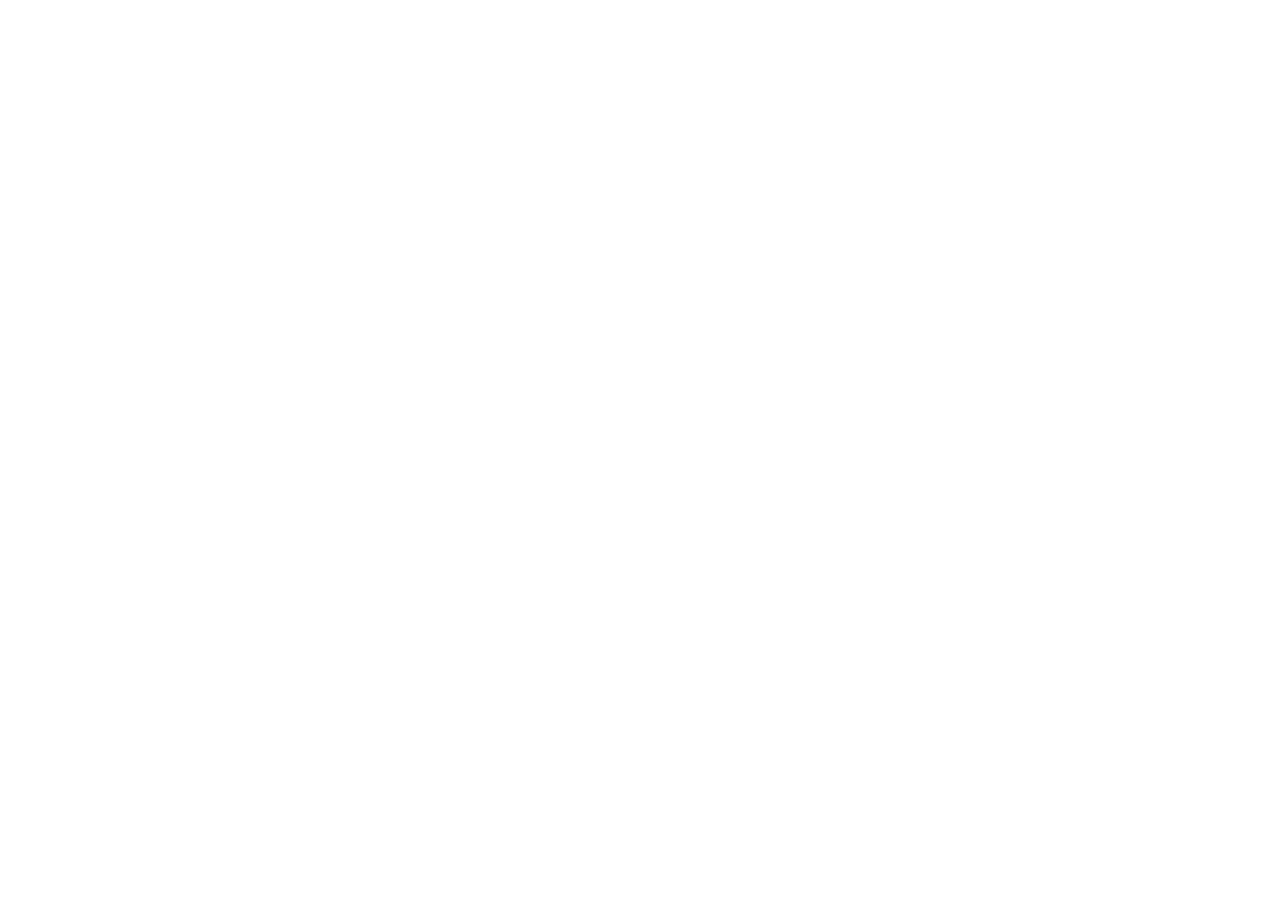
==== Formação-Front-Udemy/4_TRIBUTO/index.html @ b1efc8d3 "Adicionando as aulas 90 para baixo" ====
<!DOCTYPE html>
<html lang="pt-br">
<head>
    <meta charset="UTF-8">
    <meta name="viewport" content="width=device-width, initial-scale=1.0">
    <link rel="stylesheet" href="css/style.css">
    <title>Página de tributo: God of war Ragnarok</title>
</head>
<body>
    
</body>
</html>
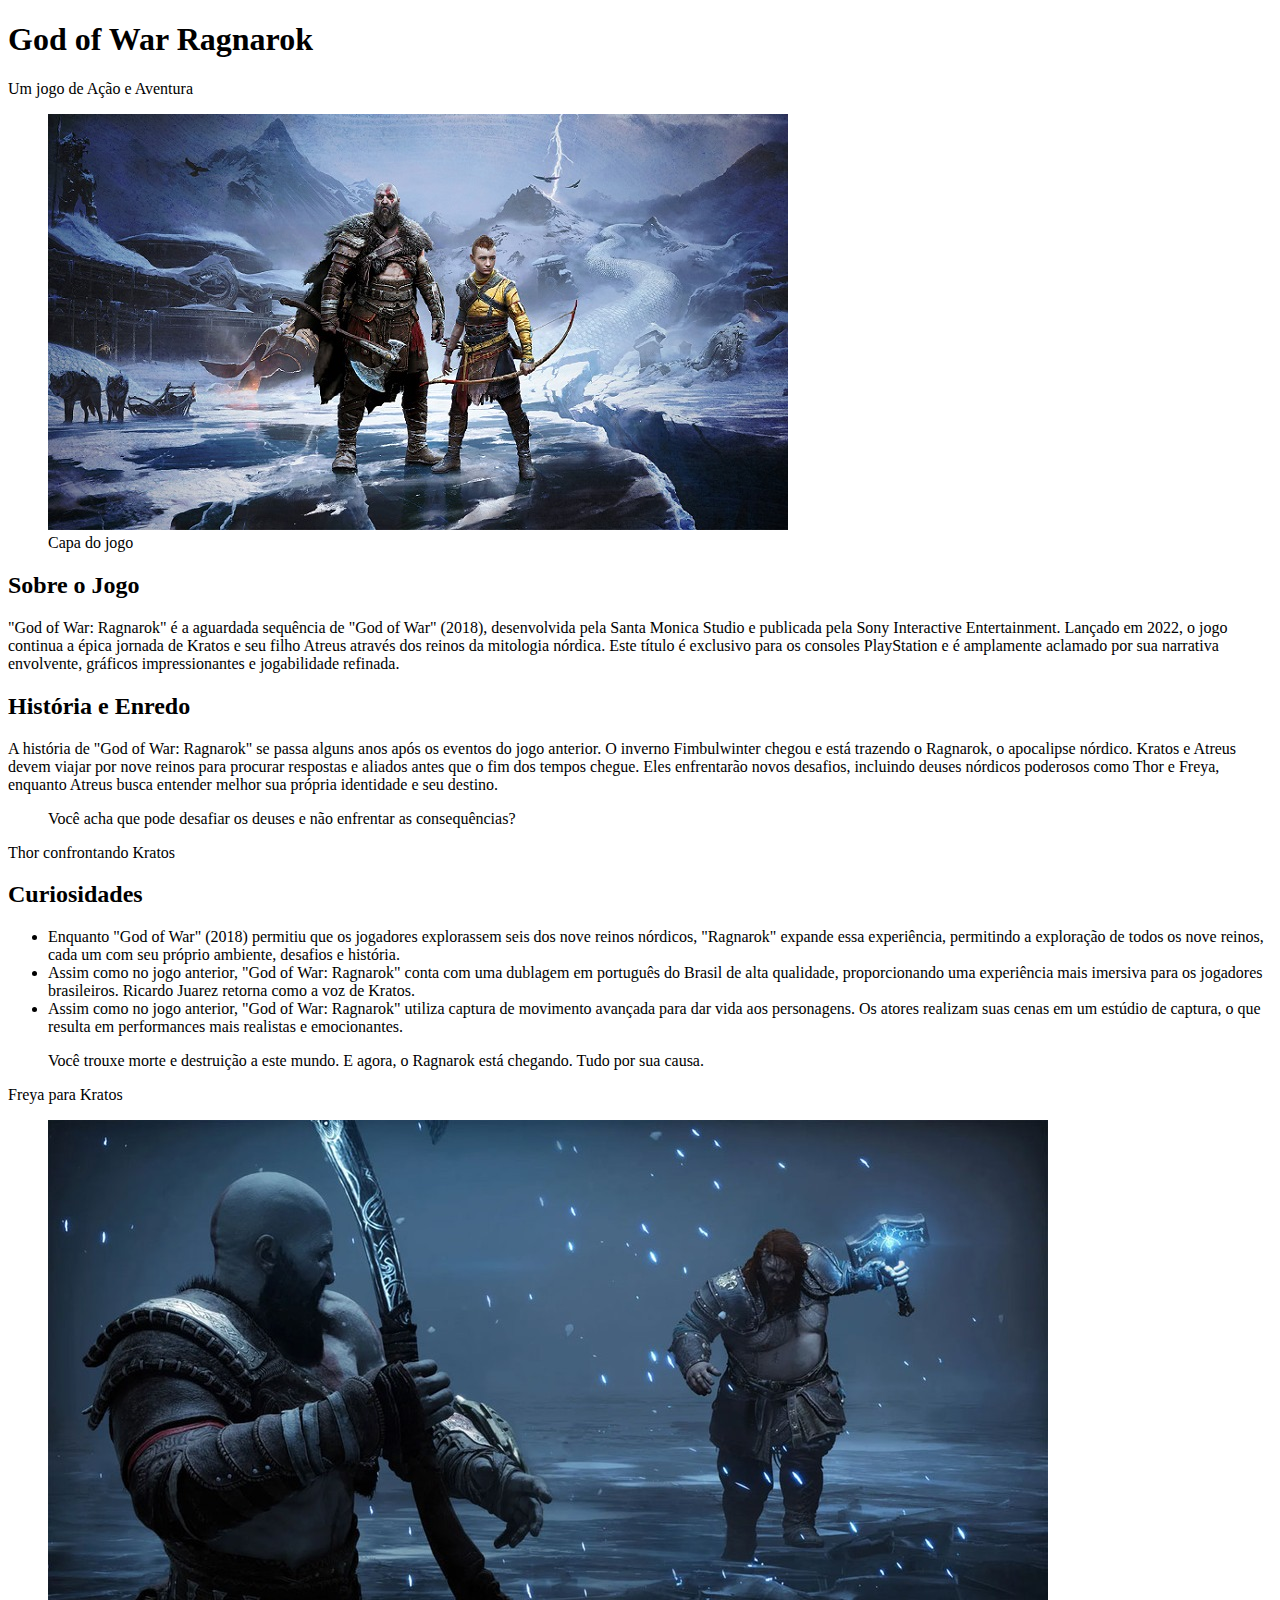
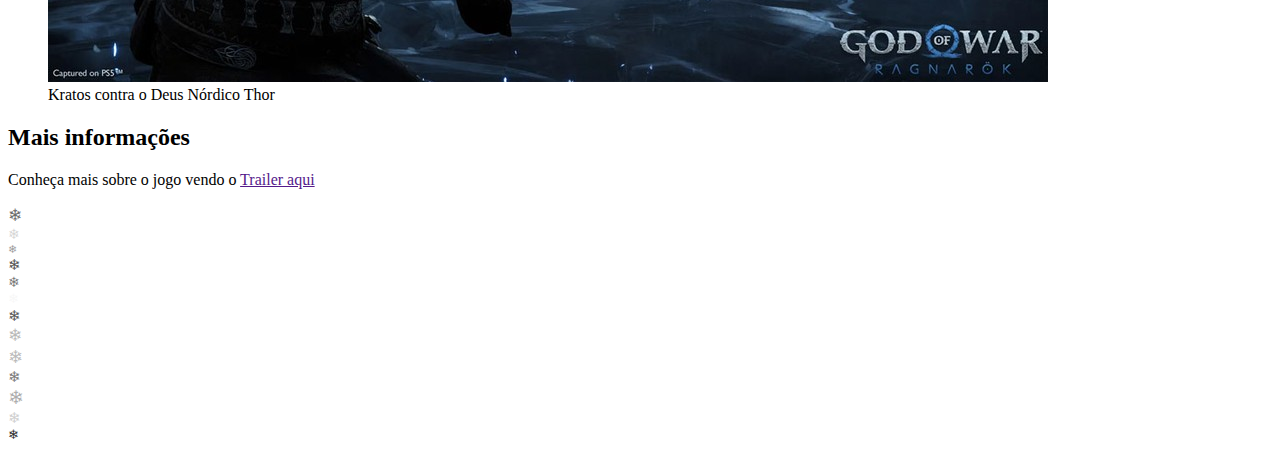
==== commit 97e06737: "Adicionando a página de tributo ao GOWR" ====
--- a/Formação-Front-Udemy/4_TRIBUTO/index.html
+++ b/Formação-Front-Udemy/4_TRIBUTO/index.html
@@ -1,12 +1,107 @@
 <!DOCTYPE html>
 <html lang="pt-br">
+
 <head>
     <meta charset="UTF-8">
     <meta name="viewport" content="width=device-width, initial-scale=1.0">
     <link rel="stylesheet" href="css/style.css">
     <title>Página de tributo: God of war Ragnarok</title>
+    
 </head>
+
 <body>
-    
+    <div class="conatiner">
+        <!-- Cabeçalho -->
+        <div class="header">
+            <h1 class="title">God of War Ragnarok</h1>
+            <span class="subTitle">Um jogo de Ação e Aventura</span>
+        </div>
+
+        <!-- Imagem de Destaque -->
+        <div class="img">
+            <figure>
+                <img src="img/GOWR.jpeg" alt="Kratos e seu filho">
+                <figcaption>Capa do jogo</figcaption>
+            </figure>
+        </div>
+        <!-- Biografia -->
+        <div class="biography">
+            <h2>Sobre o Jogo</h2>
+            <p>"God of War: Ragnarok" é a aguardada sequência de "God of War" (2018), desenvolvida pela Santa Monica
+                Studio e publicada pela Sony Interactive Entertainment. Lançado em 2022, o jogo continua a épica jornada
+                de Kratos e seu filho Atreus através dos reinos da mitologia nórdica. Este título é exclusivo para os
+                consoles PlayStation e é amplamente aclamado por sua narrativa envolvente, gráficos impressionantes e
+                jogabilidade refinada.</p>
+            <h2>História e Enredo</h2>
+            <p>A história de "God of War: Ragnarok" se passa alguns anos após os eventos do jogo anterior. O inverno
+                Fimbulwinter chegou e está trazendo o Ragnarok, o apocalipse nórdico. Kratos e Atreus devem viajar por
+                nove reinos para procurar respostas e aliados antes que o fim dos tempos chegue. Eles enfrentarão novos
+                desafios, incluindo deuses nórdicos poderosos como Thor e Freya, enquanto Atreus busca entender melhor
+                sua própria identidade e seu destino.</p>
+        </div>
+        <!-- Container de citação -->
+        <div class="quotes">
+            <blockquote>
+                Você acha que pode desafiar os deuses e não enfrentar as consequências?
+            </blockquote>
+            <p>Thor confrontando Kratos</p>
+        </div>
+        <!-- Curiosidades -->
+        <div class="curiosities">
+            <h2>Curiosidades</h2>
+            <ul>
+                <li>Enquanto "God of War" (2018) permitiu que os jogadores explorassem seis dos nove reinos nórdicos,
+                    "Ragnarok" expande essa experiência, permitindo a exploração de todos os nove reinos, cada um com
+                    seu próprio ambiente, desafios e história.</li>
+                <li>Assim como no jogo anterior, "God of War: Ragnarok" conta com uma dublagem em português do Brasil de
+                    alta qualidade, proporcionando uma experiência mais imersiva para os jogadores brasileiros. Ricardo
+                    Juarez retorna como a voz de Kratos.</li>
+                <li>Assim como no jogo anterior, "God of War: Ragnarok" utiliza captura de movimento avançada para dar
+                    vida aos personagens. Os atores realizam suas cenas em um estúdio de captura, o que resulta em
+                    performances mais realistas e emocionantes.</li>
+            </ul>
+        </div>
+        <!-- Segunda Citação -->
+        <div class="quates">
+            <blockquote>
+                Você trouxe morte e destruição a este mundo. E agora, o Ragnarok está chegando. Tudo por sua causa.
+            </blockquote>
+            <p>Freya para Kratos</p>
+        </div>
+        <!-- Segunda imagem -->
+        <div class="imgBold">
+            <figure>
+                <img src="img/KratosVSThor.jpeg" alt="Kratos VS Thor">
+                <figcaption>Kratos contra o Deus Nórdico Thor</figcaption>
+            </figure>
+        </div>
+        <!-- Mais informações -->
+        <div class="moreInfo">
+            <h2>Mais informações</h2>
+            <p>Conheça mais sobre o jogo vendo o <a href="">Trailer aqui</a></p>
+        </div>
+    </div>
+    <script>
+        document.addEventListener('DOMContentLoaded', function () {
+            const createSnowflake = () => {
+                const snowflake = document.createElement('div');
+                snowflake.className = 'snowflake';
+                snowflake.innerHTML = '❄'; // Caracter de neve
+                snowflake.style.left = `${Math.random() * window.innerWidth}px`;
+                snowflake.style.animationDuration = `${Math.random() * 5 + 5}s`; // Duração aleatória entre 5s e 10s
+                snowflake.style.opacity = Math.random();
+                snowflake.style.fontSize = `${Math.random() * 10 + 10}px`;
+
+                document.body.appendChild(snowflake);
+
+                setTimeout(() => {
+                    snowflake.remove();
+                }, 15000); // Duração máxima da animação
+            };
+
+            setInterval(createSnowflake, 50); // Intervalo menor para mais flocos de neve
+        });
+    </script>
 </body>
+
 </html>--- a/Formação-Front-Udemy/4_TRIBUTO/css/style.css
+++ b/Formação-Front-Udemy/4_TRIBUTO/css/style.css
@@ -0,0 +1,27 @@
+/*
+Estilos para o efeito de neve 
+body {
+    margin: 0;
+    padding: 0;
+    overflow: hidden;
+    background: #000;
+}
+
+.snowflake {
+    position: absolute;
+    top: -10px;
+    color: #fff;
+    /* Cor da neve 
+    font-size: 1em;
+    user-select: none;
+    z-index: 1000;
+    pointer-events: none;
+    animation: fall linear infinite;
+}
+
+@keyframes fall {
+    to {
+        transform: translateY(100vh);
+    }
+}
+    */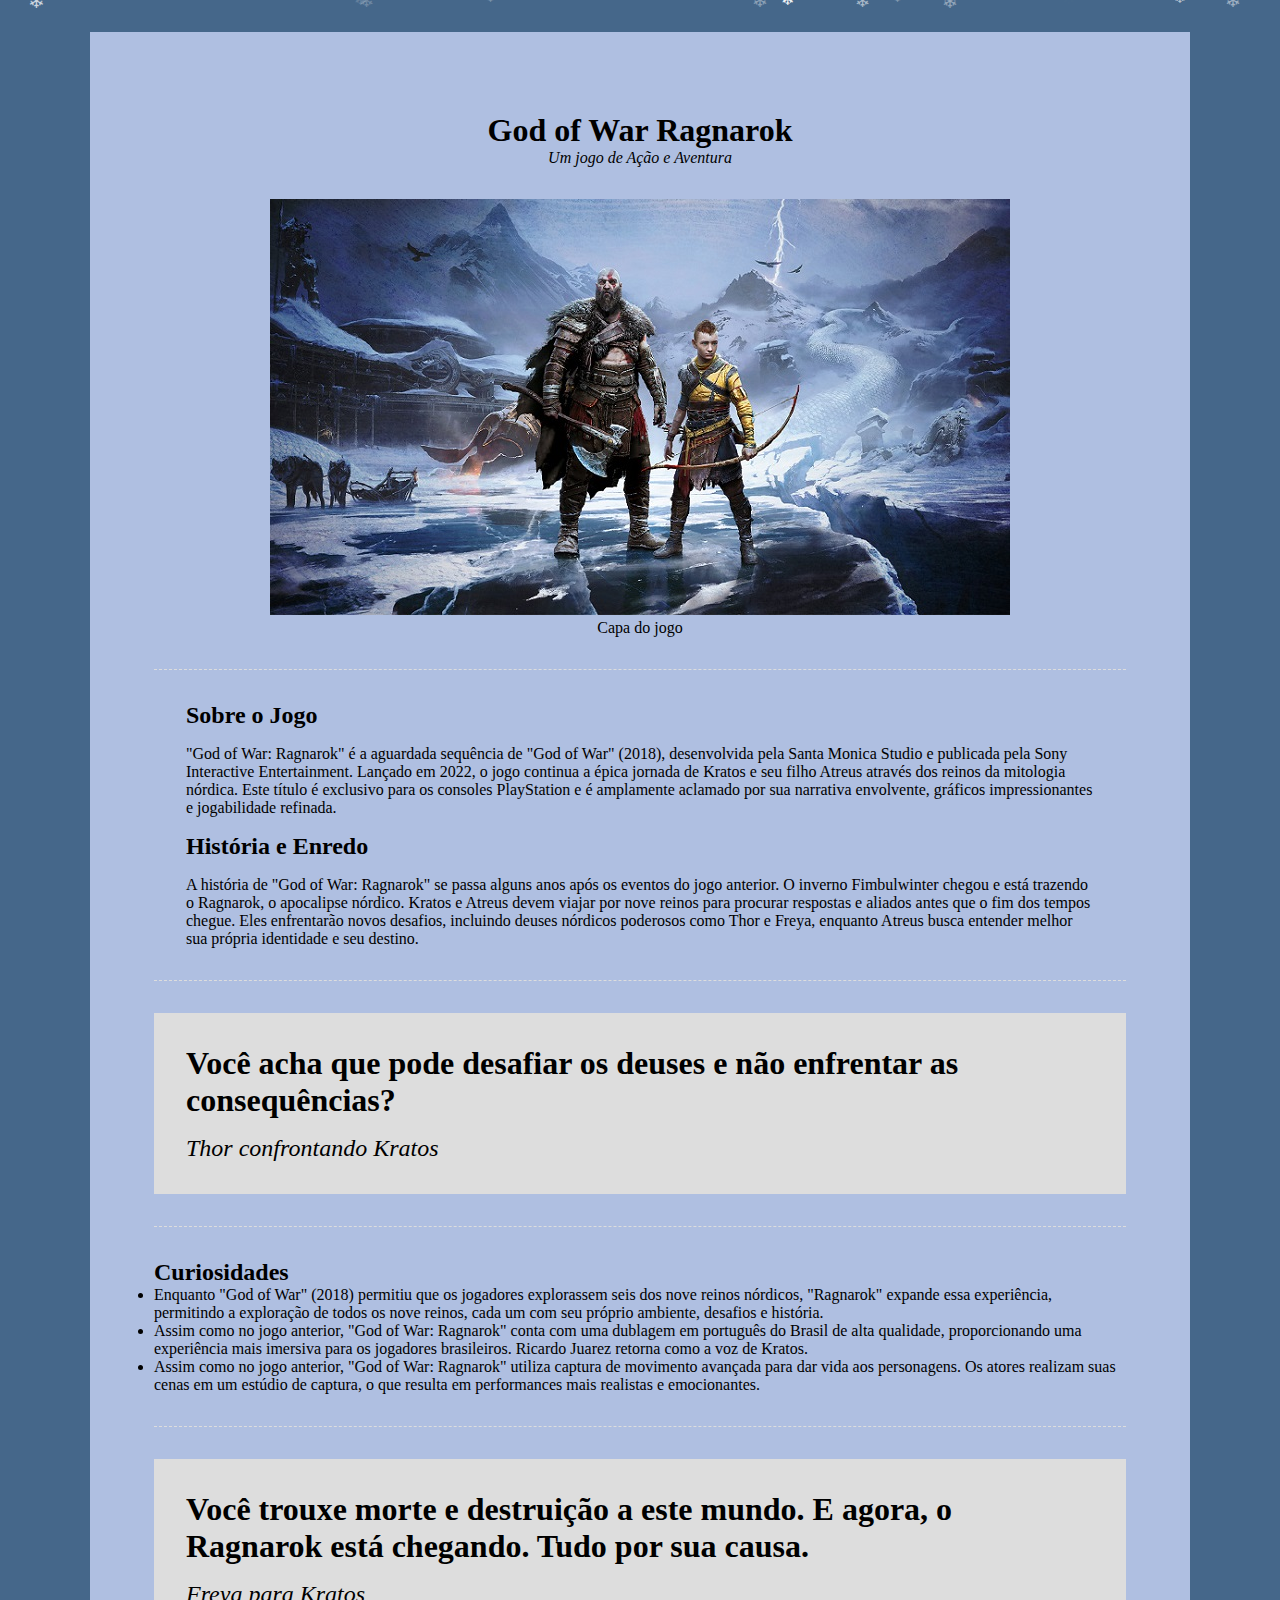
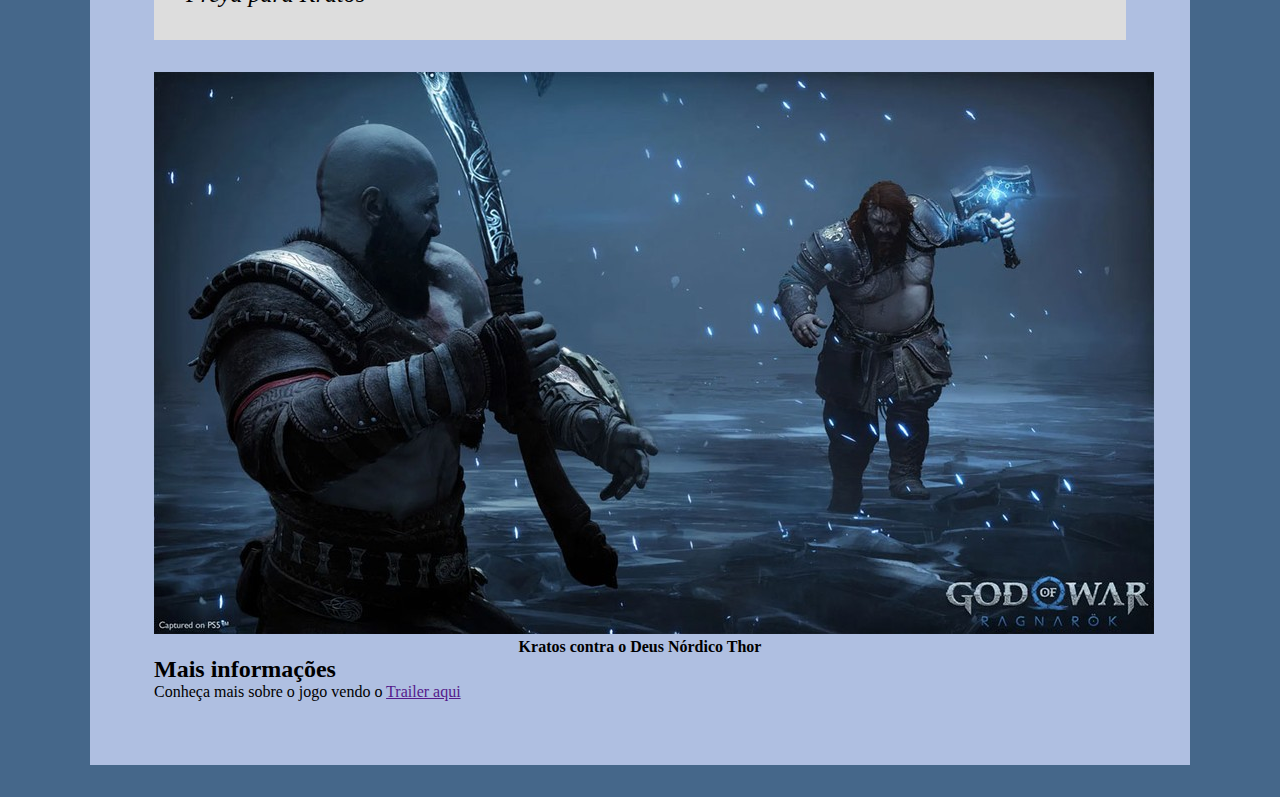
==== commit b22e1293: "Adicionando as aulas 142 pra baixo" ====
--- a/Formação-Front-Udemy/4_TRIBUTO/index.html
+++ b/Formação-Front-Udemy/4_TRIBUTO/index.html
@@ -20,7 +20,7 @@
         <!-- Imagem de Destaque -->
         <div class="img">
             <figure>
-                <img src="img/GOWR.jpeg" alt="Kratos e seu filho">
+                <img src="asserts/img/GOWR.jpeg" alt="Kratos e seu filho">
                 <figcaption>Capa do jogo</figcaption>
             </figure>
         </div>
@@ -62,7 +62,7 @@
             </ul>
         </div>
         <!-- Segunda Citação -->
-        <div class="quates">
+        <div class="quotes">
             <blockquote>
                 Você trouxe morte e destruição a este mundo. E agora, o Ragnarok está chegando. Tudo por sua causa.
             </blockquote>
@@ -71,7 +71,7 @@
         <!-- Segunda imagem -->
         <div class="imgBold">
             <figure>
-                <img src="img/KratosVSThor.jpeg" alt="Kratos VS Thor">
+                <img src="asserts/img/KratosVSThor.jpeg" alt="Kratos VS Thor">
                 <figcaption>Kratos contra o Deus Nórdico Thor</figcaption>
             </figure>
         </div>
--- a/Formação-Front-Udemy/4_TRIBUTO/css/style.css
+++ b/Formação-Front-Udemy/4_TRIBUTO/css/style.css
@@ -1,17 +1,35 @@
-/*
-Estilos para o efeito de neve 
-body {
+*{
     margin: 0;
     padding: 0;
-    overflow: hidden;
-    background: #000;
+    box-sizing: border-box;
+}
+
+:root {
+    --branco: #F8F7F4;
+    --preto: #000000;
+    --azulFundo: #45678a;
+    --Azul: #afbfe1;
+}
+
+@font-face {
+    font-family: berserker;
+    src: url(asserts/font/Berserker-Regular.ttf);
+}
+
+html{
+    background-color: var(--azulFundo);
+}
+
+body {
+    width: auto;
+    overflow: auto;
 }
 
 .snowflake {
     position: absolute;
     top: -10px;
     color: #fff;
-    /* Cor da neve 
+    /* Cor da neve */ 
     font-size: 1em;
     user-select: none;
     z-index: 1000;
@@ -21,7 +39,84 @@
 
 @keyframes fall {
     to {
-        transform: translateY(100vh);
+        transform: translateY(200vh);
     }
 }
-    */+
+.conatiner {
+    background-color: var(--Azul);
+    max-width: 1100px;
+    position: relative;
+    margin: 32px auto;
+    padding: 64px;
+    /* margin: 32px 90px;
+    padding: 32px 90px; */
+}
+
+.title, .subTitle {
+    font-family: berserker;
+}
+
+.bold {
+    font-weight: bold;
+}
+
+.header {
+    text-align: center;
+}
+
+.title {
+    margin-top: 16px;
+}
+
+.subTitle {
+    font-style: italic;
+}
+
+.img {
+    text-align: center;
+    margin-top: 32px;
+}
+
+.biography {
+    display: flex;
+    flex-direction: column;
+    gap: 16px;
+    margin: 32px 0;
+    padding: 32px;
+    border-top: 1px dashed #ddd;
+    border-bottom: 1px dashed #ddd;
+}
+
+.quotes {
+    background-color: #ddd;
+    padding: 32px;
+}
+
+.quotes > blockquote {
+    font-weight: bold;
+    font-size: 32px;
+}
+
+.quotes > p {
+    font-size: 24px;
+    font-style: italic;
+    margin-top: 16px;
+}
+
+.curiosities {
+    margin: 32px 0;
+    padding: 32px 0;
+    border-top: 1px dashed #ddd;
+    border-bottom: 1px dashed #ddd;
+}
+
+.curiosities > li {
+    margin-top: 16px;
+}
+
+.imgBold {
+    text-align: center;
+    font-weight: bold;
+    margin-top: 32px;
+}